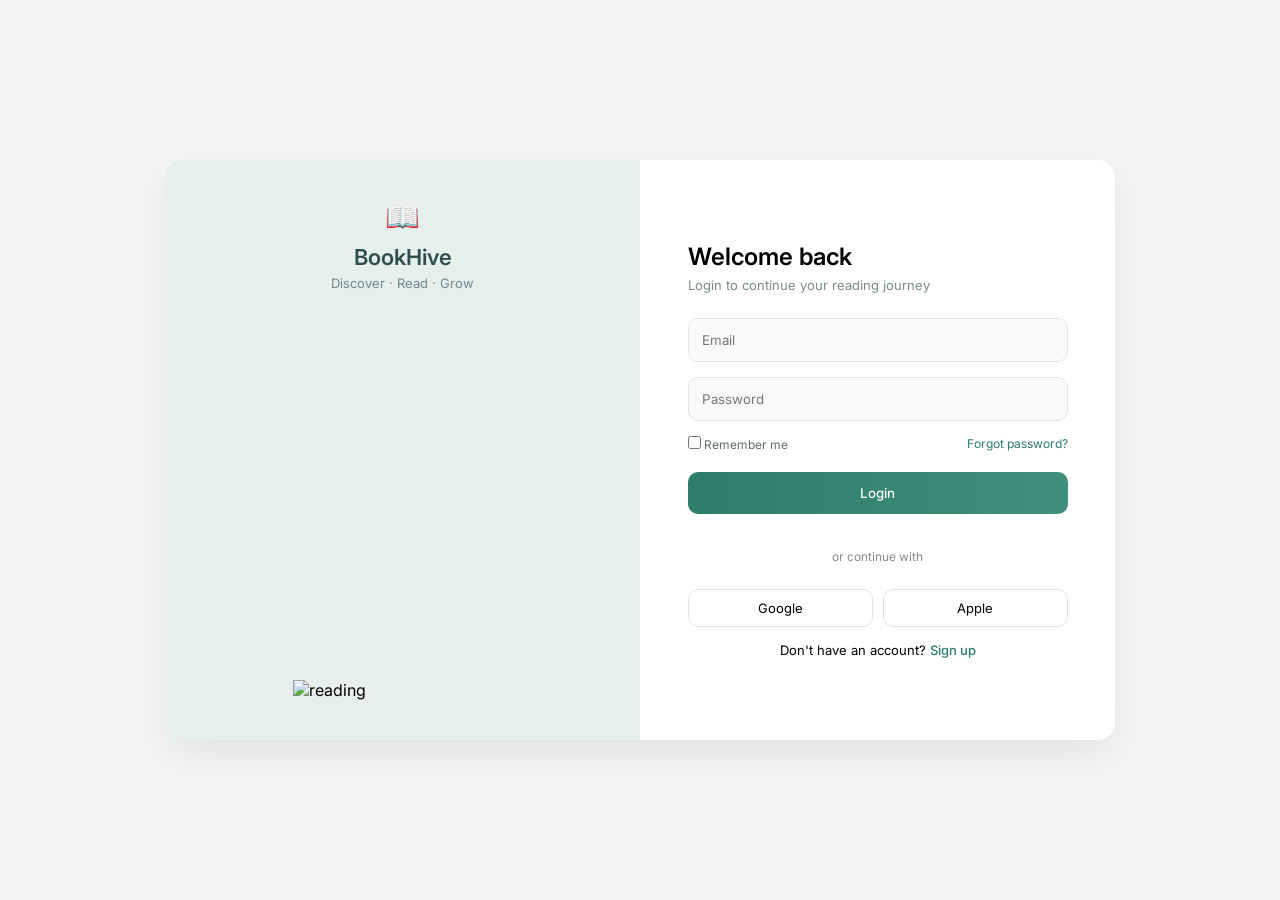
==== login.html @ d91e71a0 "baru" ====
<!DOCTYPE html>
<html lang="en">
<head>
  <meta charset="UTF-8">
  <title>BookHive Login</title>
  <meta name="viewport" content="width=device-width, initial-scale=1.0">

  <link rel="stylesheet" href="css/login.css">

  <!-- Google Font -->
  <link href="https://fonts.googleapis.com/css2?family=Inter:wght@300;400;500;600&display=swap" rel="stylesheet">
</head>
<body>

<div class="container">

  <!-- LEFT SIDE -->
  <div class="left">
    <div class="brand">
      <div class="logo">📖</div>
      <h1>BookHive</h1>
      <p>Discover · Read · Grow</p>
    </div>

    <div class="illustration">
      <img src="https://cdn-icons-png.flaticon.com/512/6195/6195699.png" alt="reading">
    </div>
  </div>

  <!-- RIGHT SIDE -->
  <div class="right">
    <div class="form-box">
      <h2>Welcome back</h2>
      <span>Login to continue your reading journey</span>

      <form>
        <div class="input-group">
          <input type="email" placeholder="Email">
        </div>

        <div class="input-group">
          <input type="password" placeholder="Password">
        </div>

        <div class="options">
          <label><input type="checkbox"> Remember me</label>
          <a href="#">Forgot password?</a>
        </div>

        <button class="btn-login">Login</button>

        <div class="divider">
          <span>or continue with</span>
        </div>

        <div class="social">
          <button class="google">Google</button>
          <button class="apple">Apple</button>
        </div>

        <p class="signup">
          Don't have an account? <a href="#">Sign up</a>
        </p>
      </form>
    </div>
  </div>

</div>

</body>
</html>
---- css/login.css ----
* {
  margin: 0;
  padding: 0;
  box-sizing: border-box;
  font-family: 'Inter', sans-serif;
}

body {
  background: #f3f6f5;
  height: 100vh;
  display: flex;
  justify-content: center;
  align-items: center;
}

/* CONTAINER */
.container {
  width: 950px;
  height: 580px;
  display: flex;
  border-radius: 18px;
  overflow: hidden;
  background: #fff;
  box-shadow: 0 15px 40px rgba(0,0,0,0.08);
}

/* LEFT SIDE */
.left {
  width: 50%;
  background: #e7efec;
  display: flex;
  flex-direction: column;
  justify-content: space-between;
  padding: 40px;
}

.brand {
  text-align: center;
}

.logo {
  font-size: 28px;
  margin-bottom: 10px;
}

.brand h1 {
  font-size: 22px;
  color: #2f4f4f;
  font-weight: 600;
}

.brand p {
  font-size: 13px;
  color: #6f8a8a;
  margin-top: 5px;
}

.illustration {
  display: flex;
  justify-content: center;
  align-items: center;
}

.illustration img {
  width: 220px;
}

/* RIGHT SIDE */
.right {
  width: 50%;
  display: flex;
  justify-content: center;
  align-items: center;
  background: #ffffff;
}

/* FORM BOX */
.form-box {
  width: 80%;
}

.form-box h2 {
  font-size: 24px;
  font-weight: 600;
}

.form-box span {
  display: block;
  font-size: 13px;
  color: #7a8b8b;
  margin: 6px 0 25px;
}

/* INPUT */
.input-group {
  margin-bottom: 15px;
}

.input-group input {
  width: 100%;
  padding: 13px;
  border-radius: 10px;
  border: 1px solid #e0e5e4;
  background: #f9fbfa;
  outline: none;
  transition: 0.2s;
}

.input-group input:focus {
  border-color: #2e7d6b;
  background: #fff;
}

/* OPTIONS */
.options {
  display: flex;
  justify-content: space-between;
  font-size: 12px;
  margin-bottom: 20px;
  color: #5f6f6f;
}

.options a {
  text-decoration: none;
  color: #2e7d6b;
}

/* BUTTON */
.btn-login {
  width: 100%;
  padding: 13px;
  border: none;
  border-radius: 10px;
  background: linear-gradient(to right, #2e7d6b, #3f8f7c);
  color: white;
  font-weight: 500;
  cursor: pointer;
  margin-bottom: 20px;
  transition: 0.3s;
}

.btn-login:hover {
  opacity: 0.9;
}

/* DIVIDER */
.divider {
  text-align: center;
  margin: 15px 0;
  position: relative;
}

.divider span {
  font-size: 12px;
  color: #888;
  background: #fff;
  padding: 0 10px;
  position: relative;
  z-index: 1;
}

.divider::before {
  content: "";
  position: absolute;
  width: 100%;
  height: 1px;
  background: #e0e5e4;
  top: 50%;
  left: 0;
}

/* SOCIAL */
.social {
  display: flex;
  gap: 10px;
}

.social button {
  flex: 1;
  padding: 10px;
  border-radius: 10px;
  border: 1px solid #e0e5e4;
  background: #fff;
  cursor: pointer;
  font-size: 13px;
  transition: 0.2s;
}

.social button:hover {
  background: #f5f5f5;
}

/* SIGNUP */
.signup {
  text-align: center;
  font-size: 13px;
  margin-top: 15px;
}

.signup a {
  color: #2e7d6b;
  text-decoration: none;
  font-weight: 500;
}
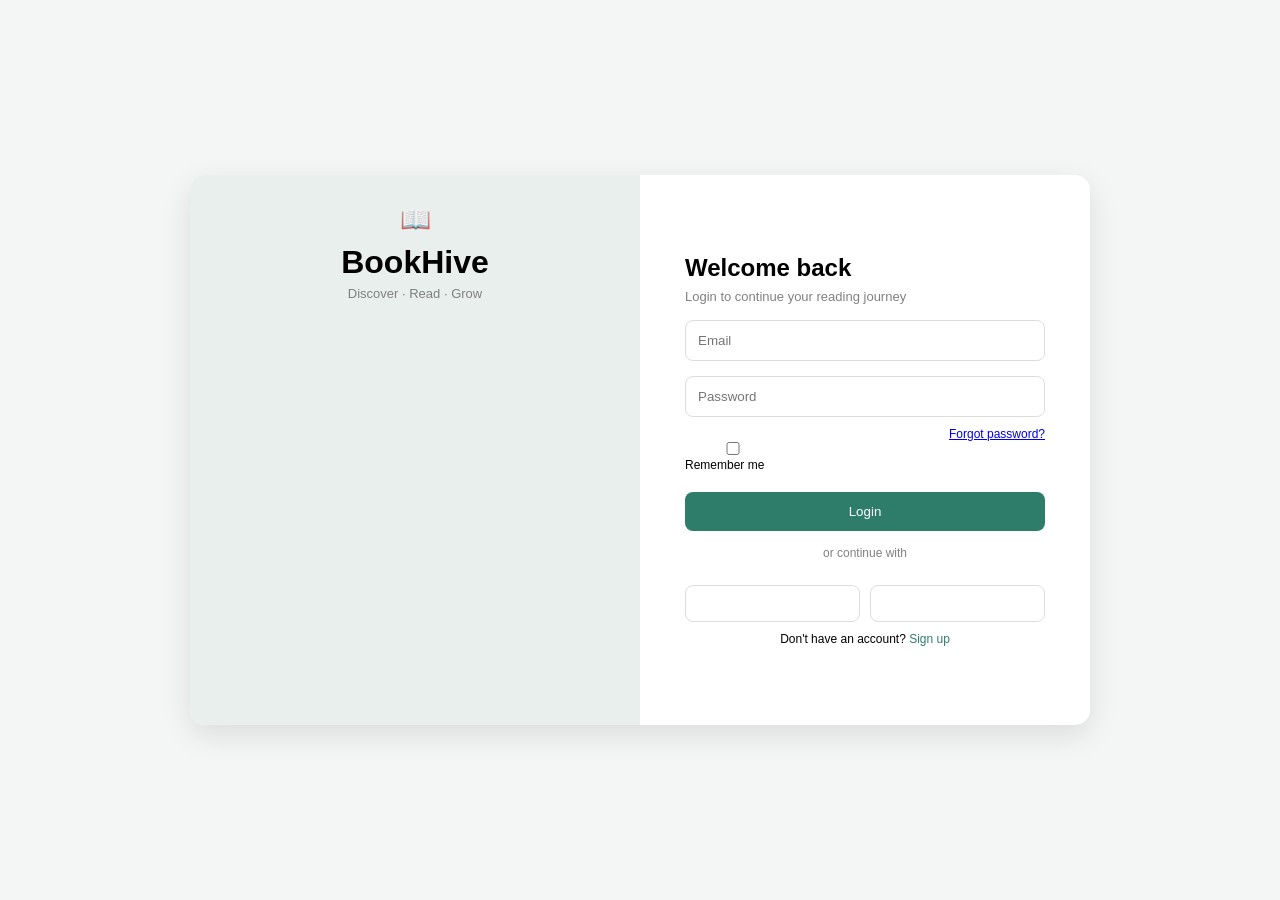
==== commit 09464a2c: "baru" ====
--- a/login.html
+++ b/login.html
@@ -3,69 +3,70 @@
 <head>
   <meta charset="UTF-8">
   <title>BookHive Login</title>
-  <meta name="viewport" content="width=device-width, initial-scale=1.0">
-
   <link rel="stylesheet" href="css/login.css">
-
-  <!-- Google Font -->
-  <link href="https://fonts.googleapis.com/css2?family=Inter:wght@300;400;500;600&display=swap" rel="stylesheet">
 </head>
 <body>
 
 <div class="container">
 
-  <!-- LEFT SIDE -->
+  <!-- LEFT -->
   <div class="left">
-    <div class="brand">
-      <div class="logo">📖</div>
-      <h1>BookHive</h1>
-      <p>Discover · Read · Grow</p>
-    </div>
+    <div class="logo">📖</div>
+    <h1>BookHive</h1>
+    <p>Discover · Read · Grow</p>
 
-    <div class="illustration">
-      <img src="https://cdn-icons-png.flaticon.com/512/6195/6195699.png" alt="reading">
-    </div>
+    <img src="https://cdn-icons-png.flaticon.com/512/6195/6195699.png" alt="">
   </div>
 
-  <!-- RIGHT SIDE -->
+  <!-- RIGHT -->
   <div class="right">
-    <div class="form-box">
+    <div class="card">
+
       <h2>Welcome back</h2>
       <span>Login to continue your reading journey</span>
 
-      <form>
-        <div class="input-group">
-          <input type="email" placeholder="Email">
-        </div>
+      <input type="email" id="email" placeholder="Email">
+      <input type="password" id="password" placeholder="Password">
 
-        <div class="input-group">
-          <input type="password" placeholder="Password">
-        </div>
+      <div class="option">
+        <label><input type="checkbox"> Remember me</label>
+        <a href="#">Forgot password?</a>
+      </div>
 
-        <div class="options">
-          <label><input type="checkbox"> Remember me</label>
-          <a href="#">Forgot password?</a>
-        </div>
+      <button onclick="login()">Login</button>
 
-        <button class="btn-login">Login</button>
+      <div class="divider">or continue with</div>
 
-        <div class="divider">
-          <span>or continue with</span>
-        </div>
+      <div class="social">
+        <button>Google</button>
+        <button>Apple</button>
+      </div>
 
-        <div class="social">
-          <button class="google">Google</button>
-          <button class="apple">Apple</button>
-        </div>
+      <p class="signup">
+        Don't have an account? <a href="#">Sign up</a>
+      </p>
 
-        <p class="signup">
-          Don't have an account? <a href="#">Sign up</a>
-        </p>
-      </form>
     </div>
   </div>
 
 </div>
 
+<script>
+function login() {
+  let email = document.getElementById("email").value;
+  let password = document.getElementById("password").value;
+
+  if(email === "" || password === ""){
+    alert("Isi email dan password!");
+    return;
+  }
+
+  localStorage.setItem("isLogin", "true");
+  localStorage.setItem("user", email);
+
+  window.location.href = "home.html";
+}
+</script>
+
 </body>
 </html>
--- a/css/login.css
+++ b/css/login.css
@@ -2,7 +2,7 @@
   margin: 0;
   padding: 0;
   box-sizing: border-box;
-  font-family: 'Inter', sans-serif;
+  font-family: Arial;
 }
 
 body {
@@ -15,158 +15,99 @@
 
 /* CONTAINER */
 .container {
-  width: 950px;
-  height: 580px;
+  width: 900px;
+  height: 550px;
   display: flex;
-  border-radius: 18px;
+  border-radius: 15px;
   overflow: hidden;
-  background: #fff;
-  box-shadow: 0 15px 40px rgba(0,0,0,0.08);
+  background: white;
+  box-shadow: 0 10px 30px rgba(0,0,0,0.1);
 }
 
-/* LEFT SIDE */
+/* LEFT */
 .left {
   width: 50%;
-  background: #e7efec;
-  display: flex;
-  flex-direction: column;
-  justify-content: space-between;
-  padding: 40px;
+  background: #e8efec;
+  text-align: center;
+  padding: 30px;
 }
 
-.brand {
-  text-align: center;
-}
-
-.logo {
-  font-size: 28px;
+.left .logo {
+  font-size: 25px;
   margin-bottom: 10px;
 }
 
-.brand h1 {
-  font-size: 22px;
-  color: #2f4f4f;
-  font-weight: 600;
+.left h1 {
+  margin-bottom: 5px;
 }
 
-.brand p {
+.left p {
+  color: gray;
   font-size: 13px;
-  color: #6f8a8a;
-  margin-top: 5px;
 }
 
-.illustration {
+.left img {
+  width: 250px;
+  margin-top: 40px;
+}
+
+/* RIGHT */
+.right {
+  width: 50%;
   display: flex;
   justify-content: center;
   align-items: center;
 }
 
-.illustration img {
-  width: 220px;
-}
-
-/* RIGHT SIDE */
-.right {
-  width: 50%;
-  display: flex;
-  justify-content: center;
-  align-items: center;
-  background: #ffffff;
-}
-
-/* FORM BOX */
-.form-box {
+/* CARD */
+.card {
   width: 80%;
 }
 
-.form-box h2 {
-  font-size: 24px;
-  font-weight: 600;
+.card h2 {
+  margin-bottom: 5px;
 }
 
-.form-box span {
-  display: block;
+.card span {
   font-size: 13px;
-  color: #7a8b8b;
-  margin: 6px 0 25px;
+  color: gray;
 }
 
 /* INPUT */
-.input-group {
-  margin-bottom: 15px;
+.card input {
+  width: 100%;
+  padding: 12px;
+  margin-top: 15px;
+  border-radius: 8px;
+  border: 1px solid #ddd;
 }
 
-.input-group input {
-  width: 100%;
-  padding: 13px;
-  border-radius: 10px;
-  border: 1px solid #e0e5e4;
-  background: #f9fbfa;
-  outline: none;
-  transition: 0.2s;
-}
-
-.input-group input:focus {
-  border-color: #2e7d6b;
-  background: #fff;
-}
-
-/* OPTIONS */
-.options {
+/* OPTION */
+.option {
   display: flex;
   justify-content: space-between;
   font-size: 12px;
-  margin-bottom: 20px;
-  color: #5f6f6f;
-}
-
-.options a {
-  text-decoration: none;
-  color: #2e7d6b;
+  margin: 10px 0;
 }
 
 /* BUTTON */
-.btn-login {
+.card button {
   width: 100%;
-  padding: 13px;
+  padding: 12px;
+  background: #2e7d6b;
+  color: white;
   border: none;
-  border-radius: 10px;
-  background: linear-gradient(to right, #2e7d6b, #3f8f7c);
-  color: white;
-  font-weight: 500;
+  border-radius: 8px;
+  margin-top: 10px;
   cursor: pointer;
-  margin-bottom: 20px;
-  transition: 0.3s;
-}
-
-.btn-login:hover {
-  opacity: 0.9;
 }
 
 /* DIVIDER */
 .divider {
   text-align: center;
   margin: 15px 0;
-  position: relative;
-}
-
-.divider span {
   font-size: 12px;
-  color: #888;
-  background: #fff;
-  padding: 0 10px;
-  position: relative;
-  z-index: 1;
-}
-
-.divider::before {
-  content: "";
-  position: absolute;
-  width: 100%;
-  height: 1px;
-  background: #e0e5e4;
-  top: 50%;
-  left: 0;
+  color: gray;
 }
 
 /* SOCIAL */
@@ -178,27 +119,19 @@
 .social button {
   flex: 1;
   padding: 10px;
-  border-radius: 10px;
-  border: 1px solid #e0e5e4;
-  background: #fff;
-  cursor: pointer;
-  font-size: 13px;
-  transition: 0.2s;
-}
-
-.social button:hover {
-  background: #f5f5f5;
+  border-radius: 8px;
+  border: 1px solid #ddd;
+  background: white;
 }
 
 /* SIGNUP */
 .signup {
   text-align: center;
-  font-size: 13px;
-  margin-top: 15px;
+  font-size: 12px;
+  margin-top: 10px;
 }
 
 .signup a {
   color: #2e7d6b;
   text-decoration: none;
-  font-weight: 500;
 }
